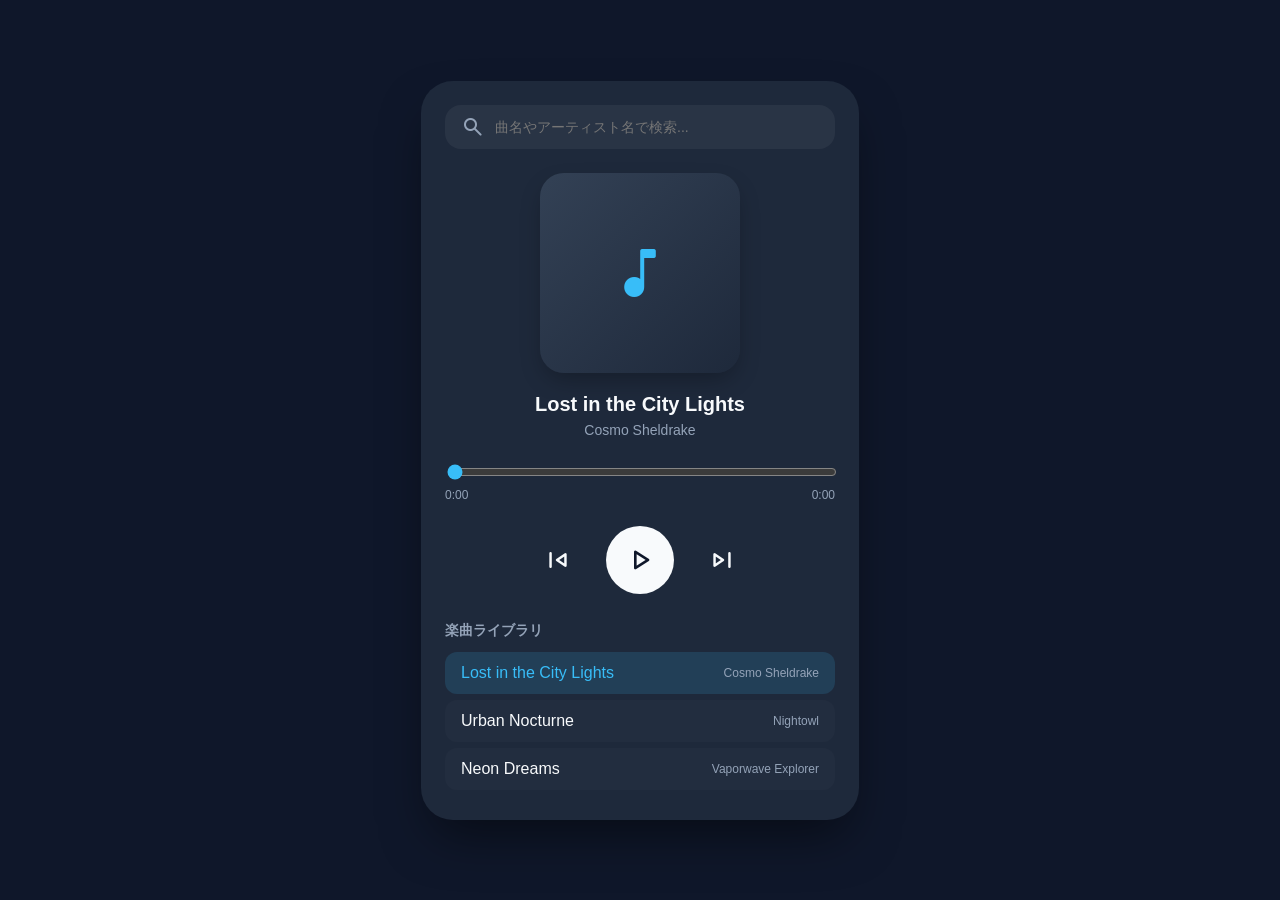
==== test.html @ b7d4c615 "0,1" ====
<!DOCTYPE html>
<html lang="ja">
<head>
    <meta charset="UTF-8">
    <meta name="viewport" content="width=device-width, initial-scale=1.0">
    <title>Elegant Music Player</title>
    <link rel="stylesheet" href="test.css">
    <link rel="stylesheet" href="https://fonts.googleapis.com/css2?family=Material+Symbols+Rounded:opsz,wght,FILL,GRAD@24,400,1,0" />
</head>
<body>

    <div class="player-container">
        <div class="search-box">
            <span class="material-symbols-rounded">search</span>
            <input type="text" id="search-input" placeholder="曲名やアーティスト名で検索...">
        </div>

        <div class="main-player">
            <div class="track-artwork" id="artwork">
                <span class="material-symbols-rounded">music_note</span>
            </div>
            <div class="track-info">
                <h2 id="track-title">曲を選択してください</h2>
                <p id="track-artist">---</p>
            </div>
        </div>

        <div class="progress-area">
            <input type="range" id="progress-bar" min="0" max="100" value="0">
            <div class="time-info">
                <span id="current-time">0:00</span>
                <span id="total-duration">0:00</span>
            </div>
        </div>

        <div class="controls">
            <button id="prev-btn" class="action-btn">
                <span class="material-symbols-rounded">skip_previous</span>
            </button>
            <button id="play-btn" class="action-btn play-pause">
                <span class="material-symbols-rounded" id="play-icon">play_arrow</span>
            </button>
            <button id="next-btn" class="action-btn">
                <span class="material-symbols-rounded">skip_next</span>
            </button>
        </div>

        <div class="playlist-section">
            <h3>楽曲ライブラリ</h3>
            <ul id="playlist">
                </ul>
        </div>
    </div>

    <audio id="audio-element"></audio>

    <script src="test.js"></script>
</body>
</html>
---- test.css ----
:root {
    --bg-color: #0f172a;
    --card-bg: #1e293b;
    --text-main: #f8fafc;
    --text-sub: #94a3b8;
    --accent: #38bdf8;
}

body {
    margin: 0;
    padding: 0;
    box-sizing: border-box;
    font-family: -apple-system, BlinkMacSystemFont, "Segoe UI", Roboto, Helvetica, Arial, sans-serif;
    background-color: var(--bg-color);
    color: var(--text-main);
    display: flex;
    justify-content: center;
    align-items: center;
    min-height: 100vh;
    padding: 20px;
}

.player-container {
    width: 100%;
    max-width: 390px; /* iPhoneのサイズ感にフィット */
    background: var(--card-bg);
    padding: 24px;
    border-radius: 32px;
    box-shadow: 0 25px 50px -12px rgba(0, 0, 0, 0.5);
}

/* 検索バー */
.search-box {
    display: flex;
    align-items: center;
    background: rgba(255, 255, 255, 0.05);
    padding: 10px 16px;
    border-radius: 16px;
    margin-bottom: 24px;
}

.search-box span {
    color: var(--text-sub);
    margin-right: 8px;
}

.search-box input {
    background: none;
    border: none;
    color: var(--text-main);
    width: 100%;
    font-size: 14px;
    outline: none;
}

/* アートワーク */
.main-player {
    text-align: center;
    margin-bottom: 24px;
}

.track-artwork {
    width: 200px;
    height: 200px;
    background: linear-gradient(135deg, #334155, #1e293b);
    margin: 0 auto 20px auto;
    border-radius: 24px;
    display: flex;
    justify-content: center;
    align-items: center;
    box-shadow: 0 10px 25px -5px rgba(0, 0, 0, 0.3);
}

.track-artwork span {
    font-size: 64px;
    color: var(--accent);
}

.track-info h2 {
    font-size: 20px;
    margin: 0 0 6px 0;
    font-weight: 600;
}

.track-info p {
    font-size: 14px;
    color: var(--text-sub);
    margin: 0;
}

/* 進捗バー */
.progress-area {
    margin-bottom: 24px;
}

.progress-area input[type="range"] {
    width: 100%;
    accent-color: var(--accent);
    cursor: pointer;
}

.time-info {
    display: flex;
    justify-content: space-between;
    font-size: 12px;
    color: var(--text-sub);
    margin-top: 4px;
}

/* コントロール */
.controls {
    display: flex;
    justify-content: center;
    align-items: center;
    gap: 24px;
    margin-bottom: 28px;
}

.action-btn {
    background: none;
    border: none;
    color: var(--text-main);
    cursor: pointer;
    padding: 8px;
    display: flex;
    align-items: center;
    justify-content: center;
    transition: transform 0.2s;
}

.action-btn span {
    font-size: 32px;
}

.action-btn:active {
    transform: scale(0.9);
}

.play-pause {
    background: var(--text-main);
    color: var(--bg-color);
    border-radius: 50%;
    padding: 16px;
}

.play-pause span {
    font-size: 36px;
}

/* リスト */
.playlist-section h3 {
    font-size: 14px;
    color: var(--text-sub);
    margin-bottom: 12px;
}

#playlist {
    list-style: none;
    padding: 0;
    margin: 0;
    max-height: 180px;
    overflow-y: auto;
}

#playlist li {
    padding: 12px 16px;
    border-radius: 12px;
    cursor: pointer;
    display: flex;
    justify-content: space-between;
    align-items: center;
    margin-bottom: 6px;
    background: rgba(255, 255, 255, 0.02);
}

#playlist li:hover {
    background: rgba(255, 255, 255, 0.05);
}

#playlist li.active {
    background: rgba(56, 189, 248, 0.15);
    color: var(--accent);
}

#playlist li .artist-name {
    font-size: 12px;
    color: var(--text-sub);
}
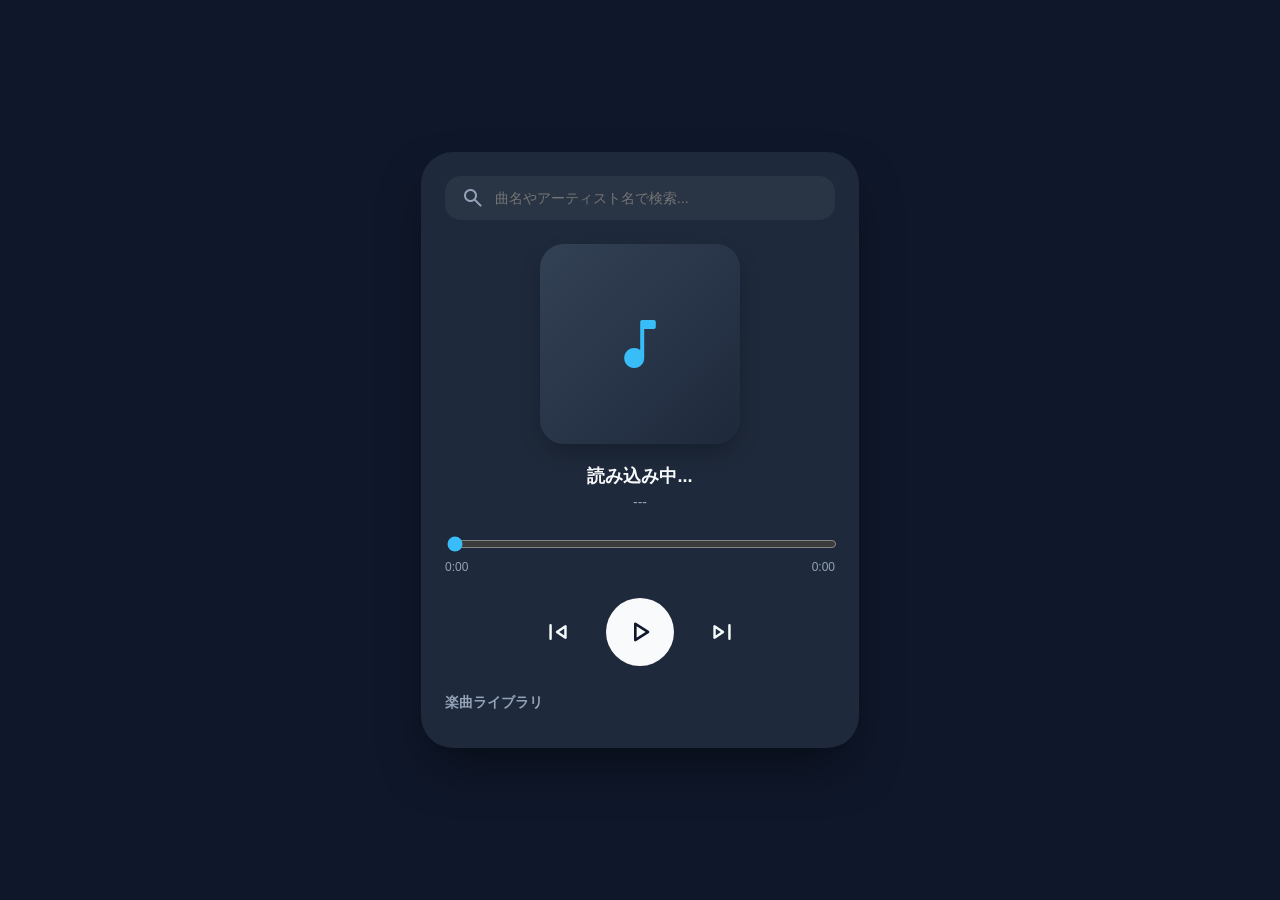
==== commit 4dd4989c: "0,3" ====
--- a/test.html
+++ b/test.html
@@ -4,8 +4,201 @@
     <meta charset="UTF-8">
     <meta name="viewport" content="width=device-width, initial-scale=1.0">
     <title>Elegant Music Player</title>
-    <link rel="stylesheet" href="test.css">
     <link rel="stylesheet" href="https://fonts.googleapis.com/css2?family=Material+Symbols+Rounded:opsz,wght,FILL,GRAD@24,400,1,0" />
+    
+    <style>
+        /* 🎨 CSS（デザイン）をここに統合しました */
+        :root {
+            --bg-color: #0f172a;
+            --card-bg: #1e293b;
+            --text-main: #f8fafc;
+            --text-sub: #94a3b8;
+            --accent: #38bdf8;
+        }
+
+        body {
+            margin: 0;
+            padding: 0;
+            box-sizing: border-box;
+            font-family: -apple-system, BlinkMacSystemFont, "Segoe UI", Roboto, Helvetica, Arial, sans-serif;
+            background-color: var(--bg-color);
+            color: var(--text-main);
+            display: flex;
+            justify-content: center;
+            align-items: center;
+            min-height: 100vh;
+            padding: 20px;
+        }
+
+        .player-container {
+            width: 100%;
+            max-width: 390px;
+            background: var(--card-bg);
+            padding: 24px;
+            border-radius: 32px;
+            box-shadow: 0 25px 50px -12px rgba(0, 0, 0, 0.5);
+        }
+
+        .search-box {
+            display: flex;
+            align-items: center;
+            background: rgba(255, 255, 255, 0.05);
+            padding: 10px 16px;
+            border-radius: 16px;
+            margin-bottom: 24px;
+        }
+
+        .search-box span {
+            color: var(--text-sub);
+            margin-right: 8px;
+        }
+
+        .search-box input {
+            background: none;
+            border: none;
+            color: var(--text-main);
+            width: 100%;
+            font-size: 14px;
+            outline: none;
+        }
+
+        .main-player {
+            text-align: center;
+            margin-bottom: 24px;
+        }
+
+        .track-artwork {
+            width: 200px;
+            height: 200px;
+            background: linear-gradient(135deg, #334155, #1e293b);
+            margin: 0 auto 20px auto;
+            border-radius: 24px;
+            display: flex;
+            justify-content: center;
+            align-items: center;
+            box-shadow: 0 10px 25px -5px rgba(0, 0, 0, 0.3);
+            overflow: hidden;
+        }
+
+        .track-artwork span {
+            font-size: 64px;
+            color: var(--accent);
+        }
+
+        .track-info h2 {
+            font-size: 18px;
+            margin: 0 0 6px 0;
+            font-weight: 600;
+            white-space: nowrap;
+            overflow: hidden;
+            text-overflow: ellipsis;
+        }
+
+        .track-info p {
+            font-size: 14px;
+            color: var(--text-sub);
+            margin: 0;
+            white-space: nowrap;
+            overflow: hidden;
+            text-overflow: ellipsis;
+        }
+
+        .progress-area {
+            margin-bottom: 24px;
+        }
+
+        .progress-area input[type="range"] {
+            width: 100%;
+            accent-color: var(--accent);
+            cursor: pointer;
+        }
+
+        .time-info {
+            display: flex;
+            justify-content: space-between;
+            font-size: 12px;
+            color: var(--text-sub);
+            margin-top: 4px;
+        }
+
+        .controls {
+            display: flex;
+            justify-content: center;
+            align-items: center;
+            gap: 24px;
+            margin-bottom: 28px;
+        }
+
+        .action-btn {
+            background: none;
+            border: none;
+            color: var(--text-main);
+            cursor: pointer;
+            padding: 8px;
+            display: flex;
+            align-items: center;
+            justify-content: center;
+            transition: transform 0.2s;
+        }
+
+        .action-btn span {
+            font-size: 32px;
+        }
+
+        .action-btn:active {
+            transform: scale(0.9);
+        }
+
+        .play-pause {
+            background: var(--text-main);
+            color: var(--bg-color);
+            border-radius: 50%;
+            padding: 16px;
+        }
+
+        .play-pause span {
+            font-size: 36px;
+        }
+
+        .playlist-section h3 {
+            font-size: 14px;
+            color: var(--text-sub);
+            margin-bottom: 12px;
+        }
+
+        #playlist {
+            list-style: none;
+            padding: 0;
+            margin: 0;
+            max-height: 180px;
+            overflow-y: auto;
+        }
+
+        #playlist li {
+            padding: 12px 16px;
+            border-radius: 12px;
+            cursor: pointer;
+            display: flex;
+            justify-content: space-between;
+            align-items: center;
+            margin-bottom: 6px;
+            background: rgba(255, 255, 255, 0.02);
+        }
+
+        #playlist li:hover {
+            background: rgba(255, 255, 255, 0.05);
+        }
+
+        #playlist li.active {
+            background: rgba(56, 189, 248, 0.15);
+            color: var(--accent);
+        }
+
+        #playlist li .artist-name {
+            font-size: 12px;
+            color: var(--text-sub);
+        }
+    </style>
 </head>
 <body>
 
@@ -20,7 +213,7 @@
                 <span class="material-symbols-rounded">music_note</span>
             </div>
             <div class="track-info">
-                <h2 id="track-title">曲を選択してください</h2>
+                <h2 id="track-title">読み込み中...</h2>
                 <p id="track-artist">---</p>
             </div>
         </div>
@@ -47,13 +240,202 @@
 
         <div class="playlist-section">
             <h3>楽曲ライブラリ</h3>
-            <ul id="playlist">
-                </ul>
+            <ul id="playlist"></ul>
         </div>
     </div>
 
     <audio id="audio-element"></audio>
 
-    <script src="test.js"></script>
+    <script>
+        /* 🧠 検索＆プレイヤーロジック（JavaScript）もここに統合しました */
+        let currentTrackIndex = 0;
+        let isPlaying = false;
+        let searchResults = [];
+
+        const audio = document.getElementById("audio-element");
+        const playBtn = document.getElementById("play-btn");
+        const playIcon = document.getElementById("play-icon");
+        const prevBtn = document.getElementById("prev-btn");
+        const nextBtn = document.getElementById("next-btn");
+        const progressBar = document.getElementById("progress-bar");
+        const currentTimeEl = document.getElementById("current-time");
+        const durationTimeEl = document.getElementById("total-duration");
+        const trackTitle = document.getElementById("track-title");
+        const trackArtist = document.getElementById("track-artist");
+        const playlist = document.getElementById("playlist");
+        const searchInput = document.getElementById("search-input");
+
+        // iTunes APIから楽曲を検索
+        async function searchMusic(keyword) {
+            if (!keyword) return;
+            const url = `https://itunes.apple.com/search?term=${encodeURIComponent(keyword)}&country=jp&entity=musicTrack&limit=10`;
+            
+            try {
+                const response = await fetch(url);
+                const data = await response.json();
+                
+                searchResults = data.results.map((track, index) => ({
+                    id: index,
+                    title: track.trackName,
+                    artist: track.artistName,
+                    url: track.previewUrl,
+                    artwork: track.artworkUrl100.replace('100x100bb', '400x400bb') // 画像を高画質化
+                }));
+                
+                renderPlaylist(searchResults);
+                if (searchResults.length > 0) {
+                    loadTrack(0);
+                }
+            } catch (error) {
+                console.error("検索エラー:", error);
+            }
+        }
+
+        // 入力時のディレイ検索
+        let typingTimer;
+        searchInput.oninput = (e) => {
+            clearTimeout(typingTimer);
+            const keyword = e.target.value;
+            typingTimer = setTimeout(() => {
+                searchMusic(keyword);
+            }, 500);
+        };
+
+        function loadTrack(index) {
+            if (searchResults.length === 0) return;
+            currentTrackIndex = index;
+            const track = searchResults[index];
+            audio.src = track.url;
+            trackTitle.textContent = track.title;
+            trackArtist.textContent = track.artist;
+            
+            const artworkEl = document.getElementById("artwork");
+            if (track.artwork) {
+                artworkEl.innerHTML = `<img src="${track.artwork}" style="width:100%; height:100%; object-fit:cover;">`;
+            } else {
+                artworkEl.innerHTML = `<span class="material-symbols-rounded">music_note</span>`;
+            }
+            
+            updatePlaylistHighlight();
+            updateMediaSessionMetadata(track);
+        }
+
+        function togglePlay() {
+            if (searchResults.length === 0) return;
+            if (isPlaying) {
+                audio.pause();
+            } else {
+                audio.play().catch(err => console.log(err));
+            }
+        }
+
+        audio.onplay = () => {
+            isPlaying = true;
+            playIcon.textContent = "pause";
+            if ('mediaSession' in navigator) navigator.mediaSession.playbackState = "playing";
+        };
+
+        audio.onpause = () => {
+            isPlaying = false;
+            playIcon.textContent = "play_arrow";
+            if ('mediaSession' in navigator) navigator.mediaSession.playbackState = "paused";
+        };
+
+        function nextTrack() {
+            if (searchResults.length === 0) return;
+            let index = currentTrackIndex + 1;
+            if (index >= searchResults.length) index = 0;
+            loadTrack(index);
+            audio.play();
+        }
+
+        function prevTrack() {
+            if (searchResults.length === 0) return;
+            let index = currentTrackIndex - 1;
+            if (index < 0) index = searchResults.length - 1;
+            loadTrack(index);
+            audio.play();
+        }
+
+        audio.ontimeupdate = () => {
+            if (audio.duration) {
+                const progress = (audio.currentTime / audio.duration) * 100;
+                progressBar.value = progress;
+                currentTimeEl.textContent = formatTime(audio.currentTime);
+                durationTimeEl.textContent = formatTime(audio.duration);
+            }
+        };
+
+        progressBar.oninput = () => {
+            const seekTime = (progressBar.value / 100) * audio.duration;
+            audio.currentTime = seekTime;
+        };
+
+        audio.onended = () => nextTrack();
+
+        function renderPlaylist(tracks) {
+            playlist.innerHTML = "";
+            tracks.forEach(track => {
+                const li = document.createElement("li");
+                li.dataset.id = track.id;
+                li.innerHTML = `
+                    <div style="flex:1; white-space:nowrap; overflow:hidden; text-overflow:ellipsis; padding-right:10px;">${track.title}</div>
+                    <div class="artist-name" style="max-width:120px; white-space:nowrap; overflow:hidden; text-overflow:ellipsis;">${track.artist}</div>
+                `;
+                li.onclick = () => {
+                    loadTrack(track.id);
+                    audio.play();
+                };
+                playlist.appendChild(li);
+            });
+            updatePlaylistHighlight();
+        }
+
+        function updatePlaylistHighlight() {
+            const items = playlist.querySelectorAll("li");
+            items.forEach(item => {
+                if (parseInt(item.dataset.id) === currentTrackIndex) {
+                    item.classList.add("active");
+                } else {
+                    item.classList.remove("active");
+                }
+            });
+        }
+
+        function formatTime(secs) {
+            const min = Math.floor(secs / 60);
+            const sec = Math.floor(secs % 60);
+            return `${min}:${sec < 10 ? '0' : ''}${sec}`;
+        }
+
+        function setupMediaSession() {
+            if ('mediaSession' in navigator) {
+                navigator.mediaSession.setActionHandler('play', () => togglePlay());
+                navigator.mediaSession.setActionHandler('pause', () => togglePlay());
+                navigator.mediaSession.setActionHandler('previoustrack', () => prevTrack());
+                navigator.mediaSession.setActionHandler('nexttrack', () => nextTrack());
+            }
+        }
+
+        function updateMediaSessionMetadata(track) {
+            if ('mediaSession' in navigator) {
+                navigator.mediaSession.metadata = new MediaMetadata({
+                    title: track.title,
+                    artist: track.artist,
+                    album: "iTunes Search Player",
+                    artwork: [{ src: track.artwork || 'https://via.placeholder.com/512', sizes: '512x512', type: 'image/png' }]
+                });
+            }
+        }
+
+        playBtn.onclick = togglePlay;
+        nextBtn.onclick = nextTrack;
+        prevBtn.onclick = prevTrack;
+
+        window.onload = () => {
+            setupMediaSession();
+            searchMusic("Vaundy"); // 初期表示として人気の曲を検索しておきます
+        };
+    </script>
 </body>
 </html>
